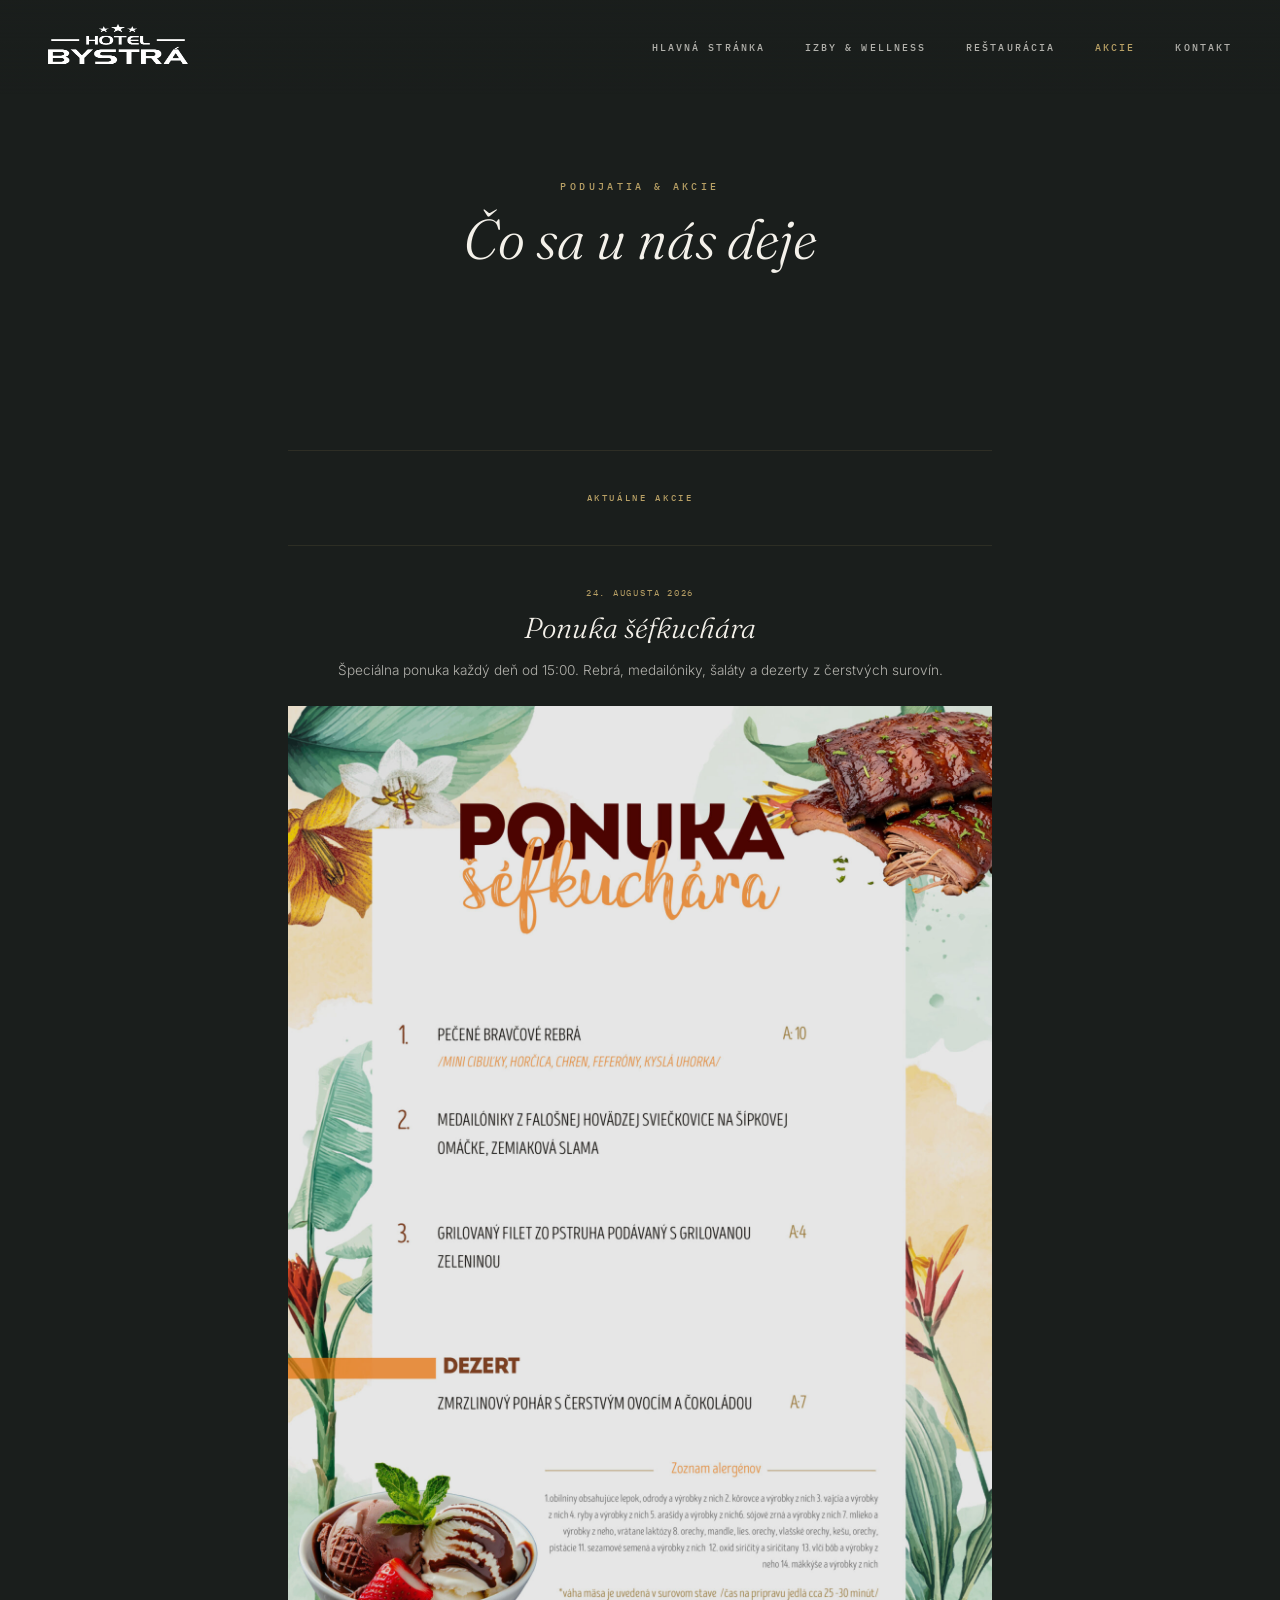
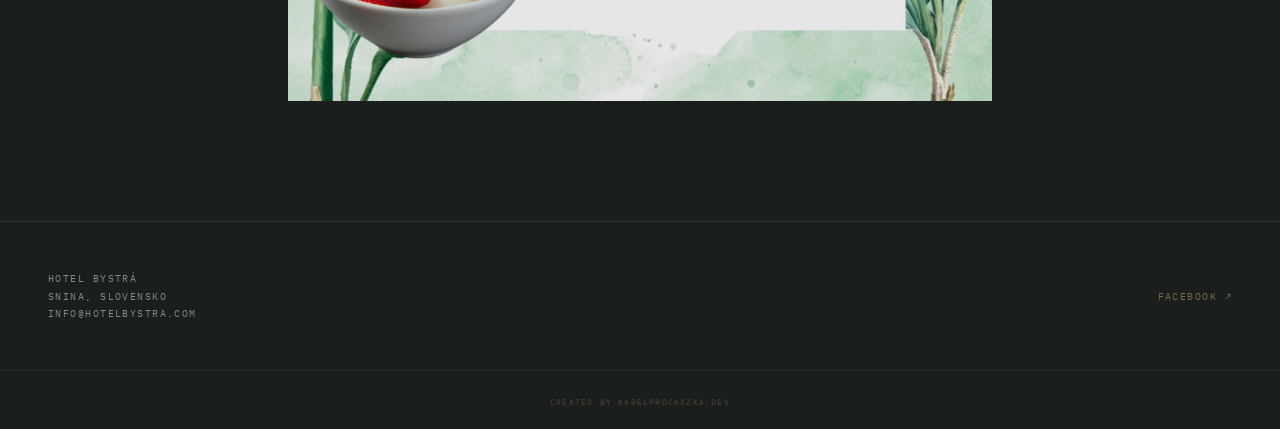
==== akcie.html @ add38f67 "Hotel Bystra - Demo verze" ====
<!DOCTYPE html>
<html lang="sk">
<head>
  <meta charset="UTF-8">
  <meta name="viewport" content="width=device-width, initial-scale=1.0">
  <title>Akcie &amp; Podujatia | Hotel Bystrá Snina — Oslavy, posedenia, stretnutia</title>
  <meta name="description" content="Aktuálne akcie a podujatia v Hoteli Bystrá v Snine. Oslavy, posedenia, firemné stretnutia, špeciálne ponuky šéfkuchára.">
  <meta name="keywords" content="akcie Snina, podujatia Snina, oslavy hotel, posedenia, firemné stretnutia, hotel Bystrá akcie, špeciálna ponuka">
  <meta name="author" content="Karel Procházka">
  <meta name="robots" content="index, follow">
  <link rel="canonical" href="https://hotelbystra.com/akcie.html">

  <!-- Open Graph -->
  <meta property="og:type" content="website">
  <meta property="og:locale" content="sk_SK">
  <meta property="og:site_name" content="Hotel Bystrá">
  <meta property="og:title" content="Akcie &amp; Podujatia | Hotel Bystrá Snina">
  <meta property="og:description" content="Aktuálne akcie, oslavy, posedenia a špeciálne ponuky v Hoteli Bystrá Snina.">
  <meta property="og:url" content="https://hotelbystra.com/akcie.html">
  <meta property="og:image" content="https://hotelbystra.com/static/images/akcie/ristorante-al-lago-PONUKA-SEFKUCHARA-leto-2026-1448x2048.jpg">
  <meta property="og:image:width" content="1200">
  <meta property="og:image:height" content="630">

  <!-- Twitter Card -->
  <meta name="twitter:card" content="summary_large_image">
  <meta name="twitter:title" content="Akcie &amp; Podujatia | Hotel Bystrá Snina">
  <meta name="twitter:description" content="Aktuálne akcie, oslavy, posedenia a špeciálne ponuky v Hoteli Bystrá Snina.">
  <meta name="twitter:image" content="https://hotelbystra.com/static/images/akcie/ristorante-al-lago-PONUKA-SEFKUCHARA-leto-2026-1448x2048.jpg">

  <link rel="preconnect" href="https://fonts.googleapis.com">
  <link rel="preconnect" href="https://fonts.gstatic.com" crossorigin>
  <link href="https://fonts.googleapis.com/css2?family=Fraunces:ital,opsz,wght@0,9..144,300;0,9..144,400;1,9..144,300;1,9..144,400&family=Inter:wght@300;400;500&family=IBM+Plex+Mono:wght@400;500&display=swap" rel="stylesheet">
  <link rel="stylesheet" href="css/base.css">
  <link rel="stylesheet" href="css/akcie.css">
</head>
<body>

  <header class="header">
    <a href="index.html" class="wordmark"><img src="static/images/Hotel-Bystra-LOGO-WHITE.png" alt="Hotel Bystrá — logo hotela v Snine" height="40" width="140"></a>
    <button type="button" class="burger" aria-label="Otvoriť menu" aria-expanded="false">
      <span class="burger-line"></span>
      <span class="burger-line"></span>
      <span class="burger-line"></span>
    </button>
    <nav class="nav" aria-label="Hlavná navigácia">
      <a href="index.html">Hlavná stránka</a>
      <a href="izby.html">Izby &amp; Wellness</a>
      <a href="restauracia.html">Reštaurácia</a>
      <a href="akcie.html" class="active">Akcie</a>
      <a href="kontakt.html">Kontakt</a>
    </nav>
    <div class="nav-overlay" aria-hidden="true">
      <nav class="nav-overlay-inner" aria-label="Mobilná navigácia">
        <a href="index.html">Hlavná stránka</a>
        <a href="izby.html">Izby &amp; Wellness</a>
        <a href="restauracia.html">Reštaurácia</a>
        <a href="akcie.html">Akcie</a>
        <a href="kontakt.html">Kontakt</a>
      </nav>
    </div>
  </header>

  <main>
    <section class="hero">
      <div>
        <p class="hero-eyebrow">Podujatia &amp; Akcie</p>
        <h1>Čo sa u nás deje</h1>
      </div>
    </section>

    <section class="events" aria-label="Zoznam akcií">
      <p class="events-label">Aktuálne akcie</p>
      <div id="events-list"></div>
    </section>
  </main>

  <footer class="footer">
    <div class="footer-address">
      Hotel Bystrá<br>
      Snina, Slovensko<br>
      info@hotelbystra.com
    </div>
    <a href="https://www.facebook.com/HotelBystraSnina/" target="_blank" rel="noopener noreferrer">Facebook &nearr;</a>
  </footer>

  <div class="site-credit">
    <a href="https://www.karelprochazka.dev" target="_blank" rel="noopener noreferrer">created by karelprochazka.dev</a>
  </div>

  <script src="js/menu.js"></script>
  <script>
    // =====================================================
    // UPRAVUJ TU — stačí zmeniť údaje nižšie
    // Pridaj nový blok { } pre novú akciu
    // Na konci JSON databloku daj čiarku ak pridávaš ďalší
    // =====================================================
    const akcie = [
      {
        "nazov": "Ponuka šéfkuchára",
        "popis": "Špeciálna ponuka každý deň od 15:00. Rebrá, medailóniky, šaláty a dezerty z čerstvých surovín.",
        "obrazok": "static/images/akcie/ristorante-al-lago-PONUKA-SEFKUCHARA-leto-2026-1448x2048.jpg",
        "obrazokAlt": "Špeciálna ponuka šéfkuchára — grilované rebrá, medailóniky a čerstvé šaláty v Reštaurácii Al Lago",
        "datum": "2026-08-24"
      },

    ];
    // =====================================================
    // KONIEC — nižšie nič nemeň
    // =====================================================

    const list = document.getElementById('events-list');

    if (akcie.length === 0) {
      list.innerHTML = '<div class="no-events"><p>Zatiaľ žiadne akcie</p></div>';
    } else {
      list.innerHTML = akcie.map(a => {
        const img = a.obrazok
          ? `<img src="${a.obrazok}" alt="${a.obrazokAlt || a.nazov}" class="event-image" width="800" height="450" loading="lazy">`
          : '';
        const date = a.datum
          ? `<p class="event-date">${new Date(a.datum).toLocaleDateString('sk-SK', { day: 'numeric', month: 'long', year: 'numeric' })}</p>`
          : '';
        return `
          <article class="event-card">
            ${date}
            <h2 class="event-title">${a.nazov}</h2>
            <p class="event-desc">${a.popis}</p>
            ${img}
          </article>
        `;
      }).join('');
    }
  </script>

</body>
</html>
---- css/base.css ----
/* ============================================================
   BASE.CSS — Hotel Bystrá
   Sdílené styly pro všechny stránky
   ============================================================


   /* ===========================
      Reset & Základní nastavení
      =========================== */
*, *::before, *::after {
  margin: 0;
  padding: 0;
  box-sizing: border-box;
}

:root {
  /* --- Barvy --- */
  --bg: #1a1e1c;
  --text: #F4F1EA;
  --brass: #b8a065;
  --brass-dim: rgba(184, 160, 101, 0.25);

  /* --- Fonty --- */
  --serif: 'Fraunces', Georgia, serif;
  --sans: 'Inter', system-ui, sans-serif;
  --mono: 'IBM Plex Mono', monospace;
}

html {
  scroll-behavior: smooth;
}

body {
  font-family: var(--sans);
  background: var(--bg);
  color: var(--text);
  line-height: 1.6;
  -webkit-font-smoothing: antialiased;
}


/* ===========================
   Header — pevná lišta nahoře
   =========================== */
.header {
  position: fixed;
  top: 0;
  left: 0;
  width: 100%;
  z-index: 100;
  display: flex;
  align-items: center;
  justify-content: space-between;
  padding: 1.5rem 3rem;
  background: linear-gradient(to bottom, rgba(26, 30, 28, 0.9), transparent);
}

/* Logo / název hotelu */
.wordmark {
  font-family: var(--mono);
  font-size: 0.7rem;
  font-weight: 500;
  letter-spacing: 0.25em;
  text-transform: uppercase;
  color: var(--text);
  text-decoration: none;
}

/* Navigace */
.nav {
  display: flex;
  gap: 2.5rem;
}

.nav a {
  font-family: var(--mono);
  font-size: 0.65rem;
  font-weight: 500;
  letter-spacing: 0.2em;
  text-transform: uppercase;
  color: var(--text);
  text-decoration: none;
  opacity: 0.7;
  transition: opacity 0.3s ease;
}

.nav a:hover {
  opacity: 1;
}

.nav a:focus-visible,
.nav-overlay-inner a:focus-visible,
.footer a:focus-visible,
.site-credit a:focus-visible,
.burger:focus-visible {
  outline: 2px solid var(--brass);
  outline-offset: 4px;
}

.nav a.active {
  opacity: 1;
  color: var(--brass);
}


/* ===========================
   Footer — patička
   =========================== */
.footer {
  border-top: 1px solid rgba(184, 160, 101, 0.15);
  padding: 3rem;
  display: flex;
  align-items: center;
  justify-content: space-between;
  flex-wrap: wrap;
  gap: 1.5rem;
}

.footer-address {
  font-family: var(--mono);
  font-size: 0.6rem;
  letter-spacing: 0.15em;
  text-transform: uppercase;
  opacity: 0.5;
  line-height: 1.8;
}

.footer a {
  color: var(--brass);
  text-decoration: none;
  font-family: var(--mono);
  font-size: 0.6rem;
  letter-spacing: 0.15em;
  text-transform: uppercase;
  opacity: 0.6;
  transition: opacity 0.3s ease;
}

.footer a:hover {
  opacity: 1;
}

.site-credit {
  text-align: center;
  padding: 1rem;
  border-top: 1px solid rgba(184, 160, 101, 0.1);
}

.site-credit a {
  font-family: var(--mono);
  font-size: 0.5rem;
  letter-spacing: 0.15em;
  text-transform: uppercase;
  color: var(--brass);
  text-decoration: none;
  opacity: 0.35;
  transition: opacity 0.3s;
}

.site-credit a:hover {
  opacity: 1;
}


/* ===========================
   Burger — hamburger tlačítko
   =========================== */
.burger {
  display: none;
  background: none;
  border: none;
  cursor: pointer;
  padding: 8px;
  z-index: 200;
  position: relative;
  width: 44px;
  height: 44px;
  justify-content: center;
  align-items: center;
}

.burger-line {
  display: block;
  width: 22px;
  height: 1.5px;
  background: var(--text);
  position: absolute;
  left: 50%;
  transform: translateX(-50%);
  transition: transform 0.35s ease, opacity 0.25s ease, width 0.35s ease;
}

.burger-line:nth-child(1) { transform: translateX(-50%) translateY(-7px); }
.burger-line:nth-child(2) { transform: translateX(-50%) translateY(0); }
.burger-line:nth-child(3) { transform: translateX(-50%) translateY(7px); }

/* Animace na X */
.burger[aria-expanded="true"] .burger-line:nth-child(1) {
  transform: translateX(-50%) translateY(0) rotate(45deg);
  width: 22px;
}
.burger[aria-expanded="true"] .burger-line:nth-child(2) {
  opacity: 0;
  width: 0;
}
.burger[aria-expanded="true"] .burger-line:nth-child(3) {
  transform: translateX(-50%) translateY(0) rotate(-45deg);
  width: 22px;
}


/* ===========================
   Nav Overlay — plná obrazovka
   =========================== */
.nav-overlay {
  position: fixed;
  inset: 0;
  z-index: 150;
  background: rgba(26, 30, 28, 0.97);
  backdrop-filter: blur(20px);
  -webkit-backdrop-filter: blur(20px);
  display: flex;
  align-items: center;
  justify-content: center;
  opacity: 0;
  visibility: hidden;
  transition: opacity 0.4s ease, visibility 0.4s ease;
}

.nav-overlay[aria-hidden="false"] {
  opacity: 1;
  visibility: visible;
}

.nav-overlay-inner {
  display: flex;
  flex-direction: column;
  align-items: center;
  gap: 2rem;
  transform: translateY(20px);
  transition: transform 0.45s ease;
}

.nav-overlay[aria-hidden="false"] .nav-overlay-inner {
  transform: translateY(0);
}

.nav-overlay-inner a {
  font-family: var(--serif);
  font-style: italic;
  font-weight: 300;
  font-size: clamp(1.6rem, 5vw, 2.8rem);
  color: var(--text);
  text-decoration: none;
  opacity: 0.7;
  transition: opacity 0.3s ease, color 0.3s ease;
}

.nav-overlay-inner a:hover,
.nav-overlay-inner a.active {
  opacity: 1;
  color: var(--brass);
}


/* ===========================
   Responsive — mobilní verze
   =========================== */
@media (max-width: 860px) {
  .header {
    padding: 1.2rem 1.5rem;
  }

  .burger {
    display: flex;
  }

  .nav {
    display: none;
  }

  .footer {
    flex-direction: column;
    align-items: flex-start;
    padding: 2rem 1.5rem;
  }
}
---- css/akcie.css ----
/* ============================================================
   AKCIE.CSS — Stránka akcie.html
   Podujatia a akcie
   ============================================================ */


/* ===========================
   Hero — centrován bez obrázku
   =========================== */
.hero {
  position: relative;
  width: 100%;
  height: 50vh;
  display: flex;
  align-items: center;
  justify-content: center;
  text-align: center;
}

.hero-eyebrow {
  font-family: var(--mono);
  font-size: 0.6rem;
  font-weight: 500;
  letter-spacing: 0.35em;
  text-transform: uppercase;
  color: var(--brass);
  margin-bottom: 0.8rem;
}

.hero-heading, .hero h1 {
  font-family: var(--serif);
  font-style: italic;
  font-weight: 300;
  font-size: clamp(2rem, 5vw, 3.5rem);
  line-height: 1.15;
}


/* ===========================
   Seznam akcí
   =========================== */
.events {
  max-width: 800px;
  margin: 0 auto;
  padding: 0 3rem 5rem;
}

/* "Aktuálne akcie" */
.events-label {
  font-family: var(--mono);
  font-size: 0.55rem;
  font-weight: 500;
  letter-spacing: 0.3em;
  text-transform: uppercase;
  color: var(--brass);
  margin-bottom: 2.5rem;
  text-align: center;
  border-top: 1px solid rgba(184, 160, 101, 0.12);
  padding-top: 2.5rem;
}

/* Jedna karta akce */
.event-card {
  display: grid;
  grid-template-columns: 1fr;
  gap: 0;
  border-top: 1px solid rgba(184, 160, 101, 0.12);
  padding: 2.5rem 0;
  text-align: center;
  opacity: 0;
  transform: translateY(15px);
  animation: fadeUp 0.5s ease forwards;
}

/* Postupné zobrazení karet */
.event-card:nth-child(2) { animation-delay: 0.1s; }
.event-card:nth-child(3) { animation-delay: 0.2s; }
.event-card:nth-child(4) { animation-delay: 0.3s; }

/* Animace */
@keyframes fadeUp {
  to { opacity: 1; transform: translateY(0); }
}

/* Obrázek akce */
.event-image {
  width: 100%;
  height: auto;
  display: block;
  margin-top: 1.5rem;
  filter: brightness(0.9);
  transition: filter 0.4s ease;
}

.event-card:hover .event-image {
  filter: brightness(1);
}

/* "24. augusta 2026" */
.event-date {
  font-family: var(--mono);
  font-size: 0.55rem;
  letter-spacing: 0.2em;
  text-transform: uppercase;
  color: var(--brass);
  margin-bottom: 0.6rem;
}

/* Název akce */
.event-title {
  font-family: var(--serif);
  font-style: italic;
  font-weight: 300;
  font-size: clamp(1.3rem, 2.5vw, 1.8rem);
  line-height: 1.25;
  margin-bottom: 0.8rem;
}

/* Popis akce */
.event-desc {
  font-size: 0.85rem;
  font-weight: 300;
  line-height: 1.7;
  opacity: 0.7;
}

/* Štítek (badge) */
.event-badge {
  display: inline-block;
  font-family: var(--mono);
  font-size: 0.5rem;
  letter-spacing: 0.15em;
  text-transform: uppercase;
  color: var(--brass);
  border: 1px solid var(--brass-dim);
  padding: 0.3rem 0.8rem;
  margin-top: 1rem;
  width: fit-content;
}

/* "Zatiaľ žiadne akcie" */
.no-events {
  text-align: center;
  padding: 4rem 0;
  opacity: 0.4;
}

.no-events p {
  font-family: var(--serif);
  font-style: italic;
  font-size: 1.1rem;
}


/* ===========================
   Responsive — mobilní verze
   =========================== */
@media (max-width: 860px) {
  .hero { height: 40vh; }
  .events { padding: 0 1rem 3rem; }
  .event-card { padding: 2rem 0; }
  .event-image { margin-top: 1rem; }
}
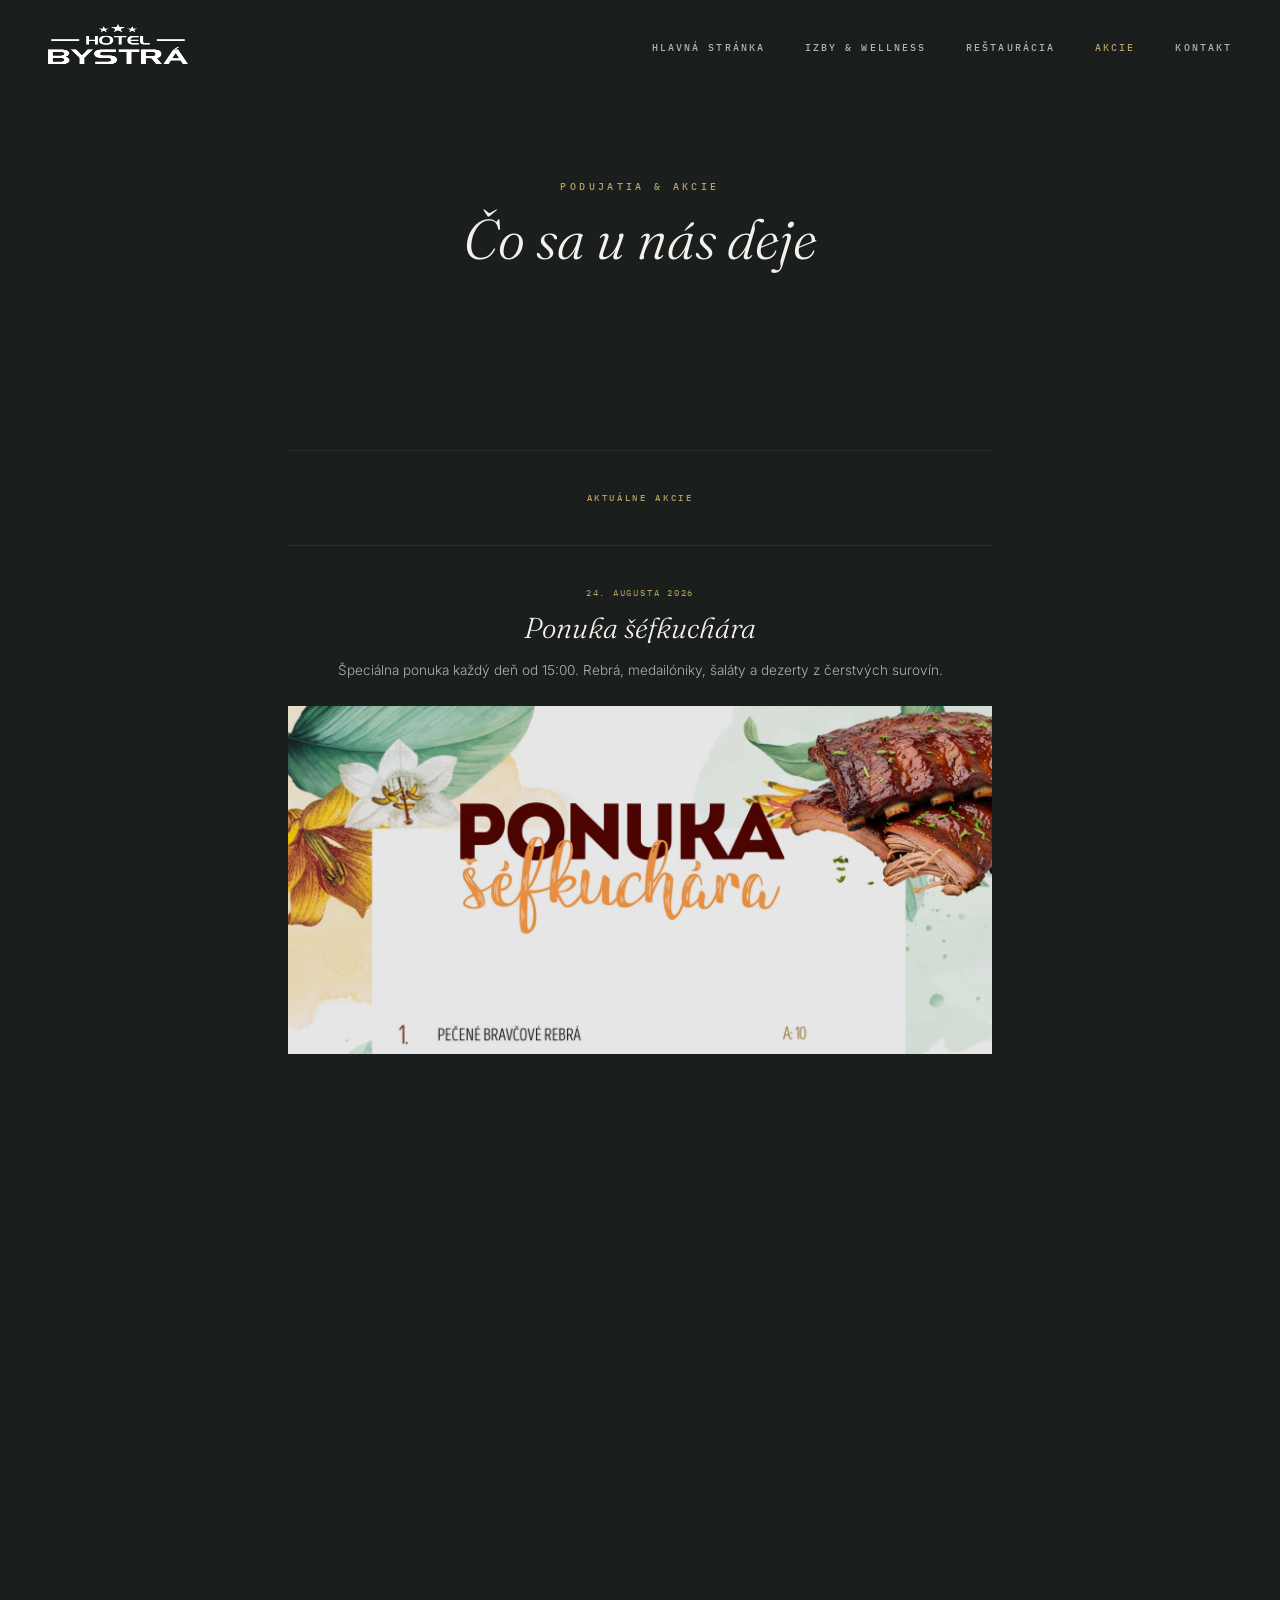
==== commit 3294ac1a: "fix: oprava zarovnani emailu v patice - zabalen do explicitniho mailto odkazu" ====
--- a/akcie.html
+++ b/akcie.html
@@ -78,7 +78,7 @@
     <div class="footer-address">
       Hotel Bystrá<br>
       Snina, Slovensko<br>
-      info@hotelbystra.com
+      <a href="mailto:info@hotelbystra.com">info@hotelbystra.com</a>
     </div>
     <a href="https://www.facebook.com/HotelBystraSnina/" target="_blank" rel="noopener noreferrer">Facebook &nearr;</a>
   </footer>
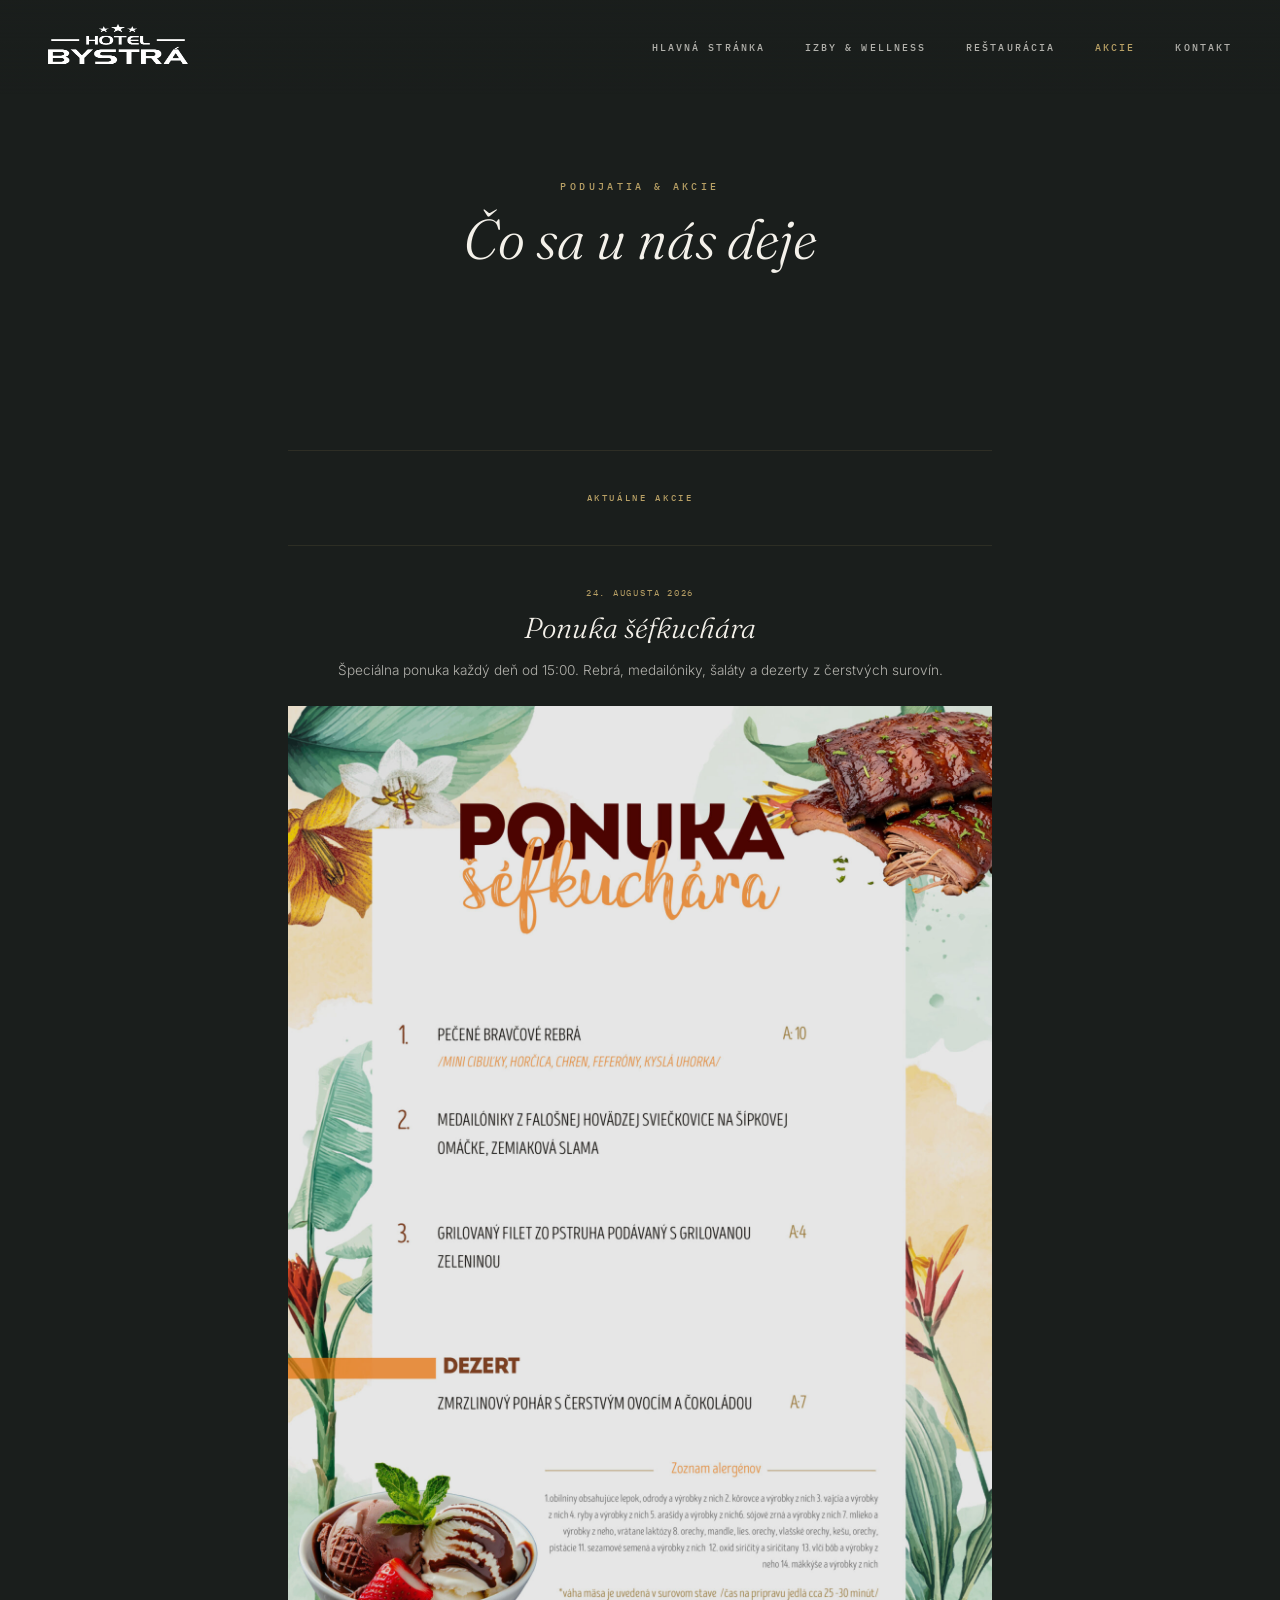
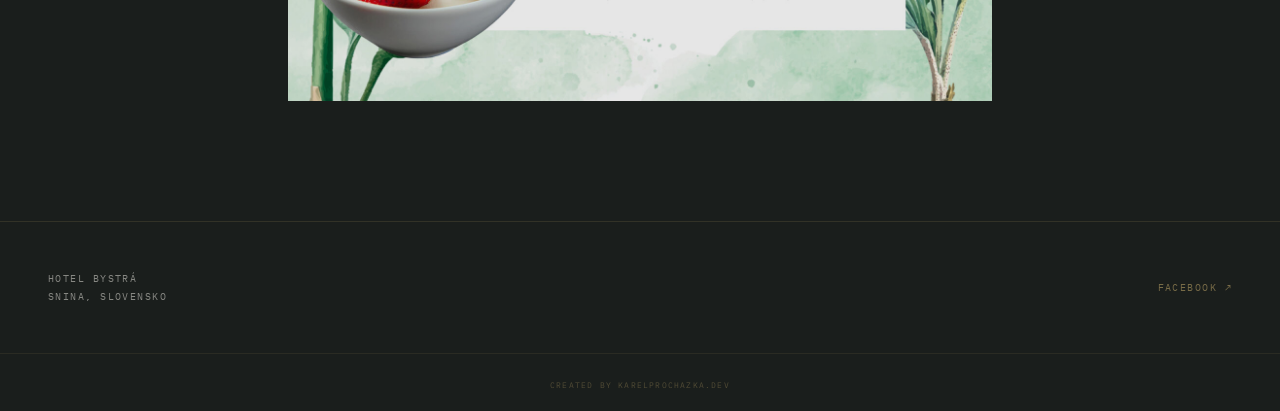
==== commit 08f56124: "odstraneni emailu z patice" ====
--- a/akcie.html
+++ b/akcie.html
@@ -77,8 +77,7 @@
   <footer class="footer">
     <div class="footer-address">
       Hotel Bystrá<br>
-      Snina, Slovensko<br>
-      <a href="mailto:info@hotelbystra.com">info@hotelbystra.com</a>
+      Snina, Slovensko
     </div>
     <a href="https://www.facebook.com/HotelBystraSnina/" target="_blank" rel="noopener noreferrer">Facebook &nearr;</a>
   </footer>
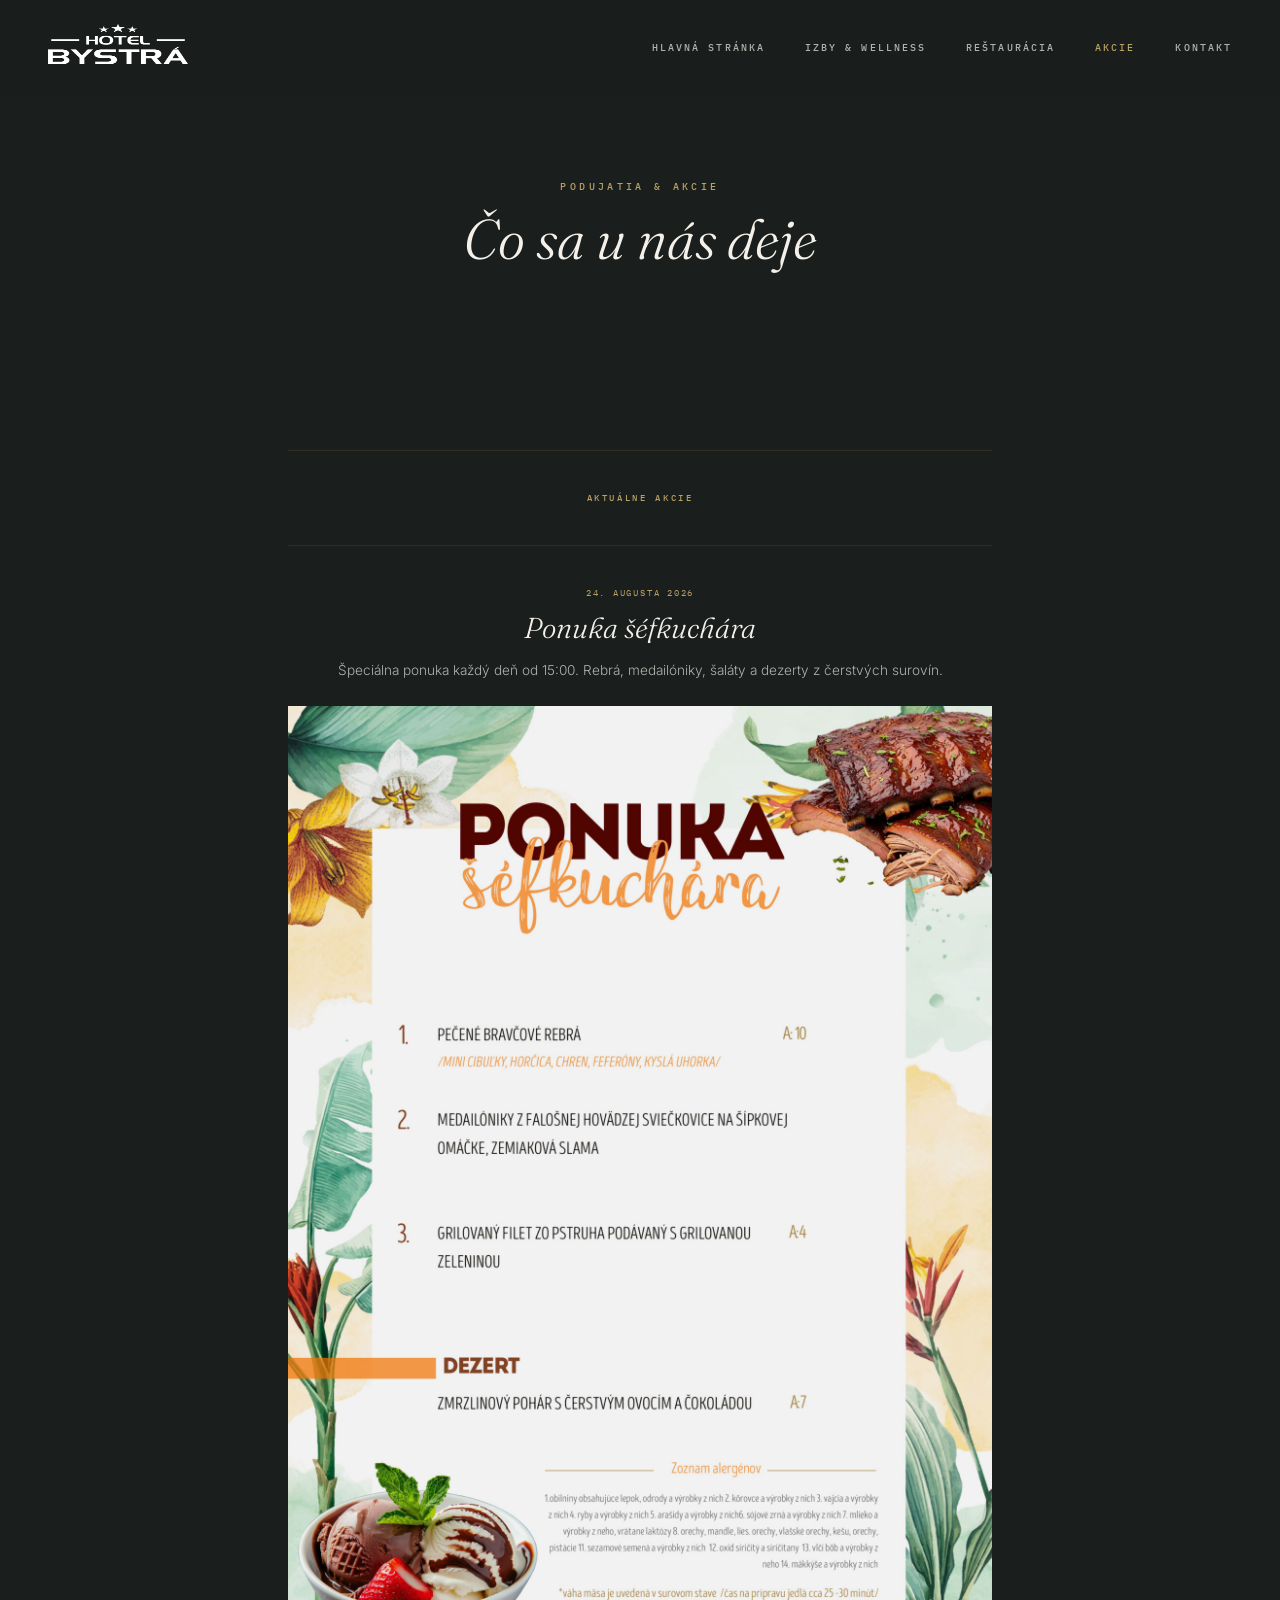
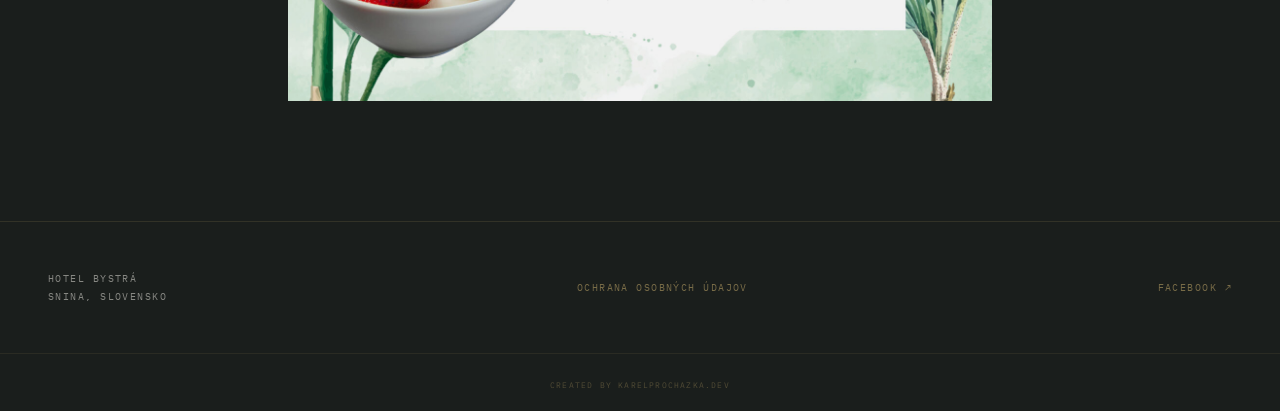
==== commit 19694a7e: "feat: GDPR stranka ochrana osobnych udajov + odkaz v patice (Google Fonts / Maps info)" ====
--- a/akcie.html
+++ b/akcie.html
@@ -79,7 +79,8 @@
       Hotel Bystrá<br>
       Snina, Slovensko
     </div>
-    <a href="https://www.facebook.com/HotelBystraSnina/" target="_blank" rel="noopener noreferrer">Facebook &nearr;</a>
+    <a href="ochrana-osobnych-udajov.html">Ochrana osobných údajov</a>
+      <a href="https://www.facebook.com/HotelBystraSnina/" target="_blank" rel="noopener noreferrer">Facebook &nearr;</a>
   </footer>
 
   <div class="site-credit">
--- a/css/base.css
+++ b/css/base.css
@@ -37,6 +37,10 @@
   line-height: 1.6;
   -webkit-font-smoothing: antialiased;
 }
+
+picture { display: block; }
+.hero > picture { position: absolute; inset: 0; display: block; }
+.gallery-item picture, .food-item picture, .wellness-image picture, .event-image picture { width: 100%; height: 100%; display: block; }
 
 
 /* ===========================
--- a/css/akcie.css
+++ b/css/akcie.css
@@ -88,7 +88,7 @@
   height: auto;
   display: block;
   margin-top: 1.5rem;
-  filter: brightness(0.9);
+  filter: brightness(0.95);
   transition: filter 0.4s ease;
 }
 
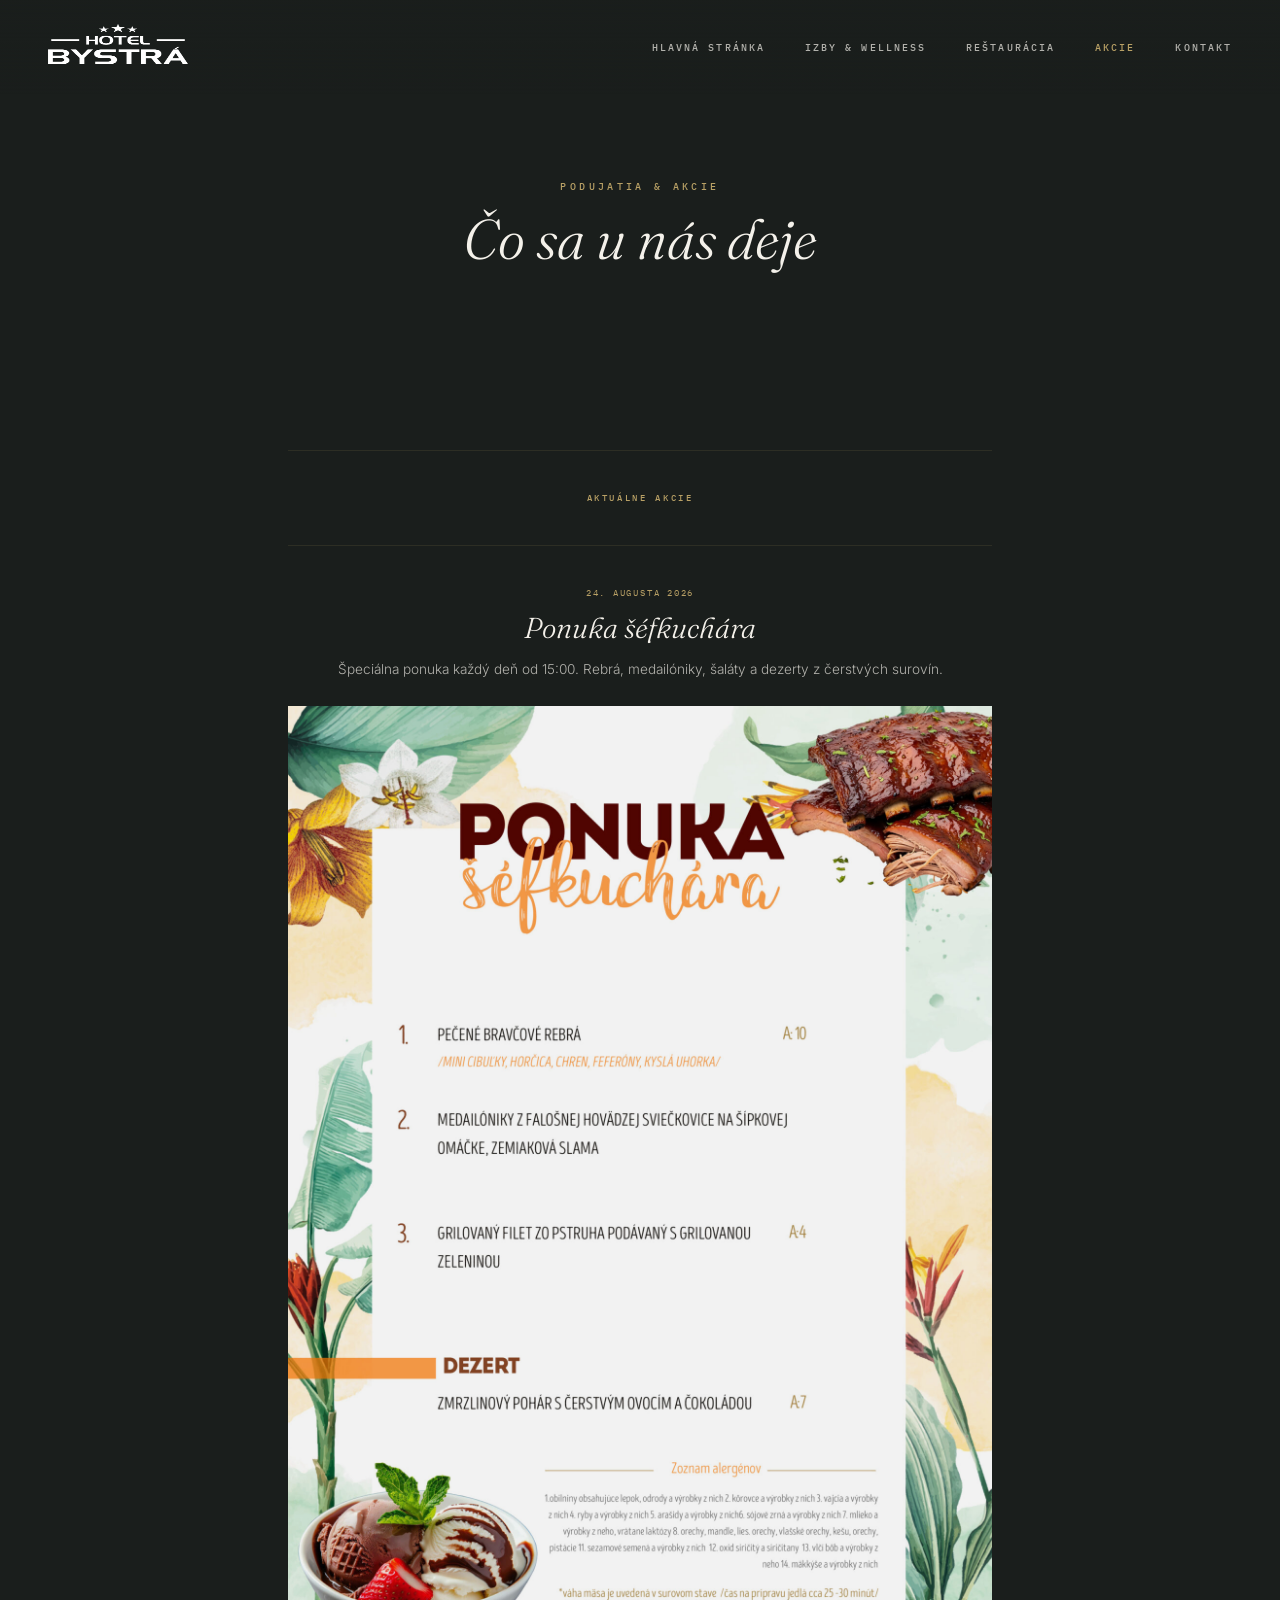
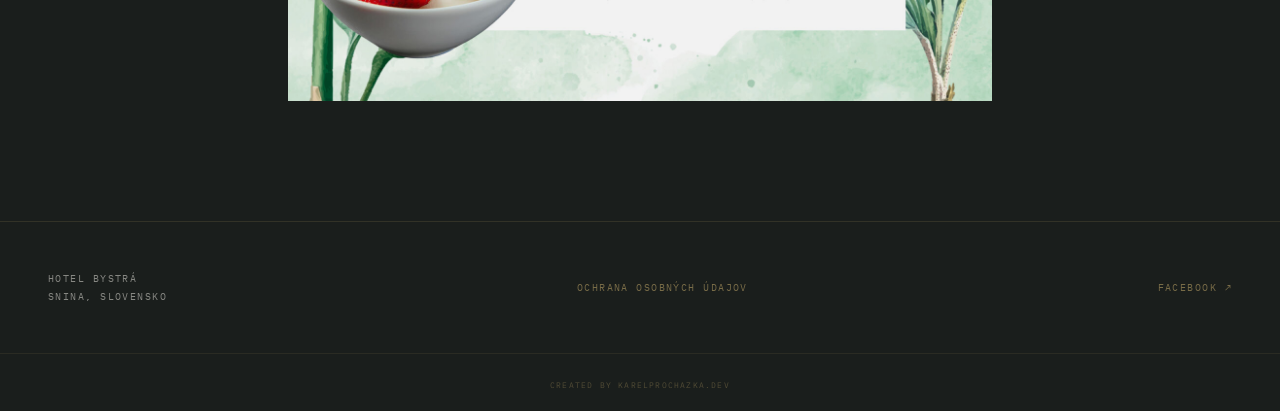
==== commit cd85ccc6: "feat: jemne fade+posun reveal animacie na vsetkych strankach - base.css: .reveal s translateY(14px) " ====
--- a/akcie.html
+++ b/akcie.html
@@ -63,13 +63,13 @@
   <main>
     <section class="hero">
       <div>
-        <p class="hero-eyebrow">Podujatia &amp; Akcie</p>
-        <h1>Čo sa u nás deje</h1>
+        <p class="hero-eyebrow reveal">Podujatia &amp; Akcie</p>
+        <h1 class="reveal reveal-delay-1">Čo sa u nás deje</h1>
       </div>
     </section>
 
     <section class="events" aria-label="Zoznam akcií">
-      <p class="events-label">Aktuálne akcie</p>
+      <p class="events-label reveal">Aktuálne akcie</p>
       <div id="events-list"></div>
     </section>
   </main>
@@ -121,7 +121,7 @@
           ? `<p class="event-date">${new Date(a.datum).toLocaleDateString('sk-SK', { day: 'numeric', month: 'long', year: 'numeric' })}</p>`
           : '';
         return `
-          <article class="event-card">
+          <article class="event-card reveal">
             ${date}
             <h2 class="event-title">${a.nazov}</h2>
             <p class="event-desc">${a.popis}</p>
@@ -130,7 +130,8 @@
         `;
       }).join('');
     }
-  </script>
+    </script>
+  <script src="js/reveal.js"></script>
 
 </body>
 </html>
--- a/css/base.css
+++ b/css/base.css
@@ -267,6 +267,27 @@
 }
 
 
+.reveal {
+  opacity: 0;
+  transform: translateY(14px);
+  transition: opacity 0.7s ease, transform 0.7s ease;
+  will-change: opacity, transform;
+}
+
+.reveal.is-visible {
+  opacity: 1;
+  transform: none;
+}
+
+.reveal-delay-1 { transition-delay: 0.08s; }
+.reveal-delay-2 { transition-delay: 0.16s; }
+.reveal-delay-3 { transition-delay: 0.24s; }
+.reveal-delay-4 { transition-delay: 0.32s; }
+
+@media (prefers-reduced-motion: reduce) {
+  .reveal { opacity: 1; transform: none; transition: none; }
+}
+
 /* ===========================
    Responsive — mobilní verze
    =========================== */
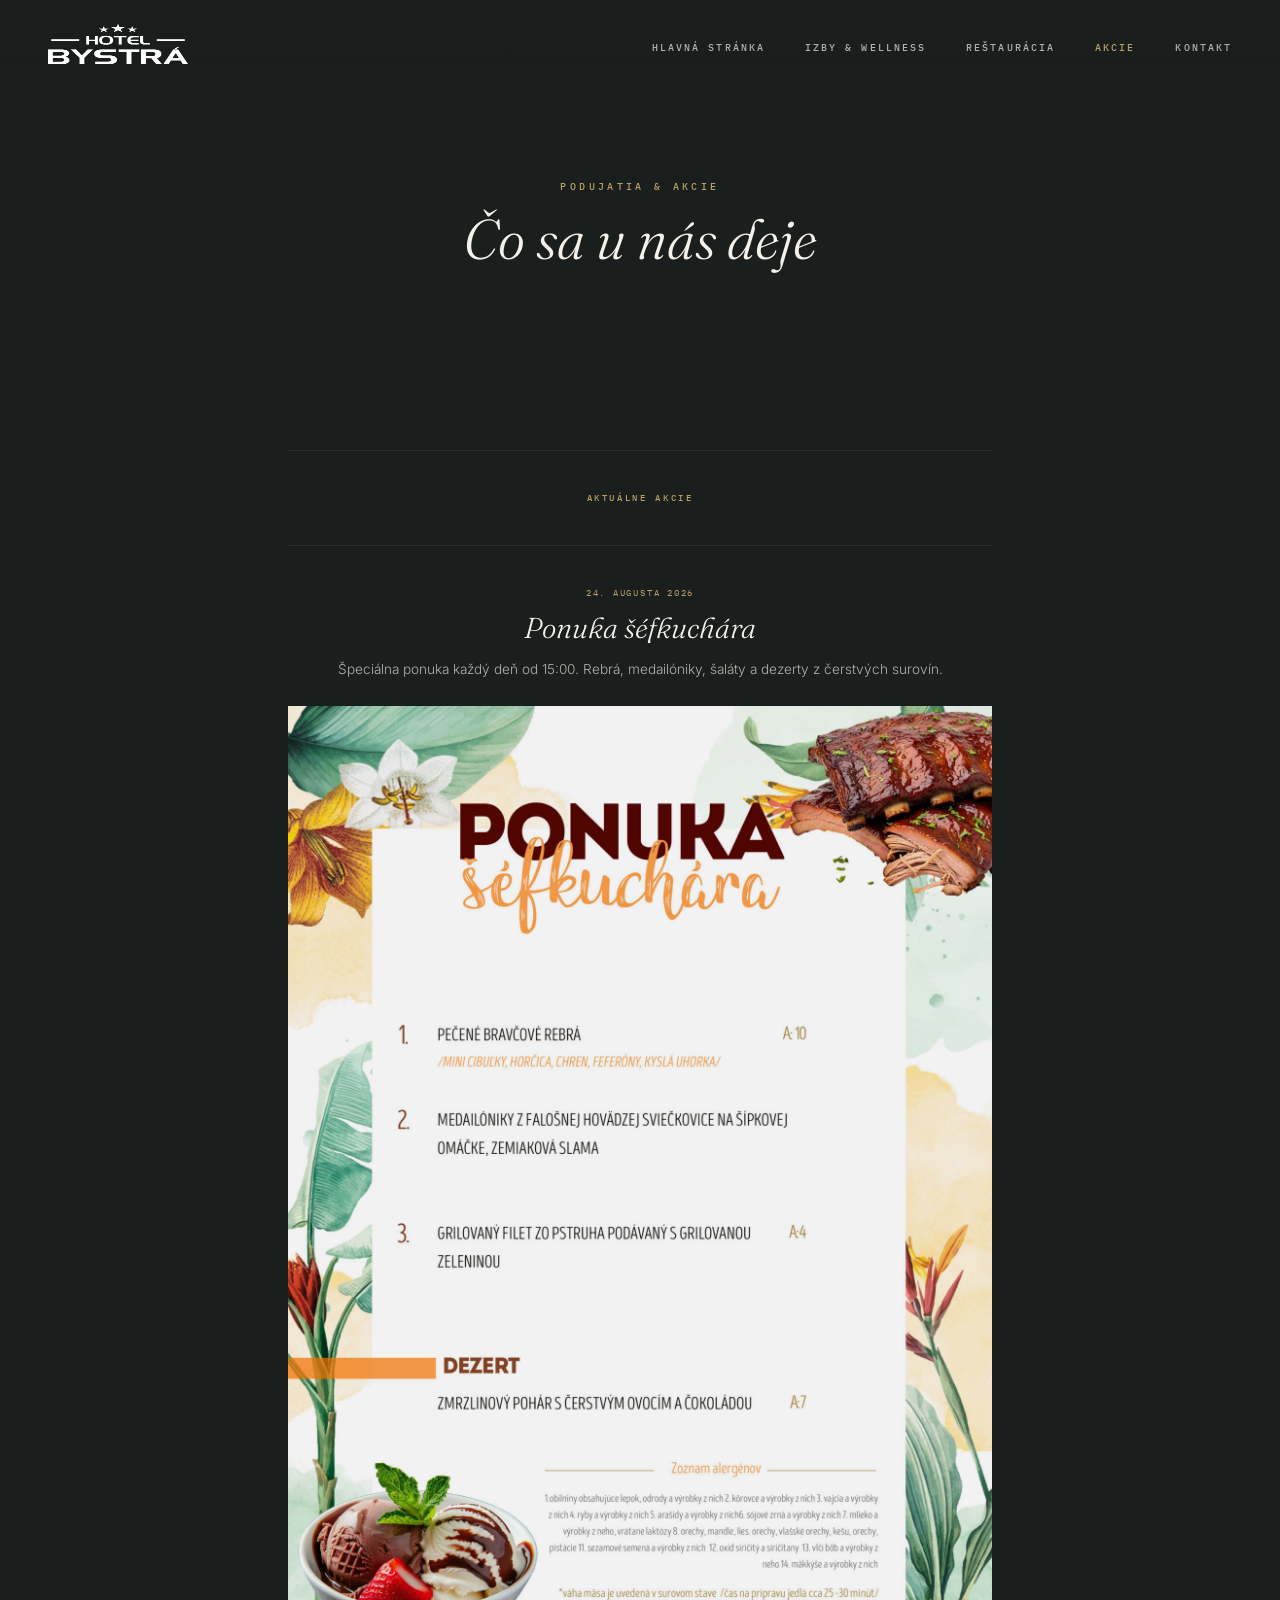
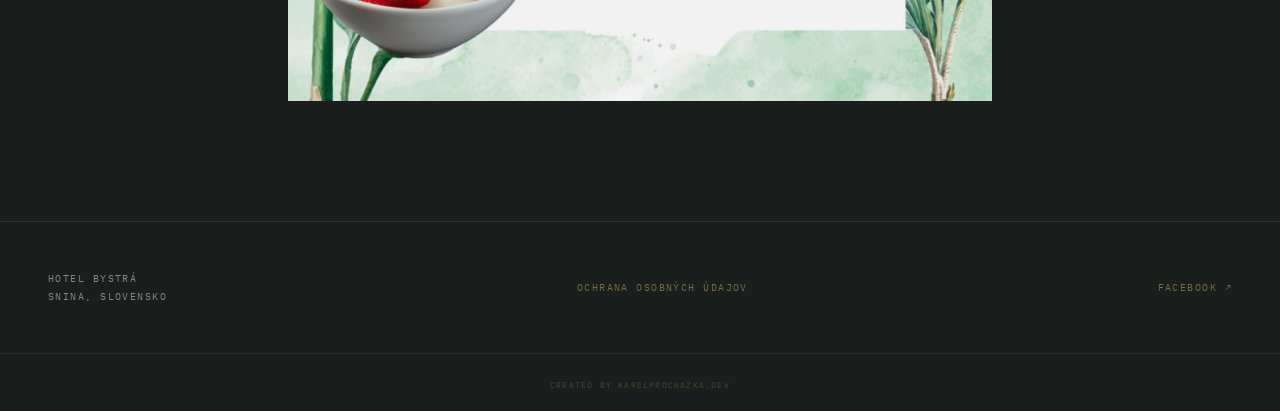
==== commit 1ef65f27: "perf(mobile): odstraneni render-blocking CSS/JS - base.css + page css -> preload as style + onload r" ====
--- a/akcie.html
+++ b/akcie.html
@@ -29,9 +29,12 @@
 
   <link rel="preconnect" href="https://fonts.googleapis.com">
   <link rel="preconnect" href="https://fonts.gstatic.com" crossorigin>
-  <link href="https://fonts.googleapis.com/css2?family=Fraunces:ital,opsz,wght@0,9..144,300;0,9..144,400;1,9..144,300;1,9..144,400&family=Inter:wght@300;400;500&family=IBM+Plex+Mono:wght@400;500&display=swap" rel="stylesheet">
-  <link rel="stylesheet" href="css/base.css">
-  <link rel="stylesheet" href="css/akcie.css">
+  <link rel="preload" as="style" href="https://fonts.googleapis.com/css2?family=Fraunces:ital,opsz,wght@0,9..144,300;0,9..144,400;1,9..144,300;1,9..144,400&family=Inter:wght@300;400;500&family=IBM+Plex+Mono:wght@400;500&display=swap" onload="this.onload=null;this.rel='stylesheet'">
+  <noscript><link rel="stylesheet" href="https://fonts.googleapis.com/css2?family=Fraunces:ital,opsz,wght@0,9..144,300;0,9..144,400;1,9..144,300;1,9..144,400&family=Inter:wght@300;400;500&family=IBM+Plex+Mono:wght@400;500&display=swap"></noscript>
+  <link rel="preload" as="style" href="css/base.css" onload="this.onload=null;this.rel='stylesheet'">
+  <noscript><link rel="stylesheet" href="css/base.css"></noscript>
+  <link rel="preload" as="style" href="css/akcie.css" onload="this.onload=null;this.rel='stylesheet'">
+  <noscript><link rel="stylesheet" href="css/akcie.css"></noscript>
 </head>
 <body>
 
@@ -87,7 +90,7 @@
     <a href="https://www.karelprochazka.dev" target="_blank" rel="noopener noreferrer">created by karelprochazka.dev</a>
   </div>
 
-  <script src="js/menu.js"></script>
+  <script defer src="js/menu.js"></script>
   <script>
     // =====================================================
     // UPRAVUJ TU — stačí zmeniť údaje nižšie
@@ -131,7 +134,7 @@
       }).join('');
     }
     </script>
-  <script src="js/reveal.js"></script>
+  <script defer src="js/reveal.js"></script>
 
 </body>
 </html>
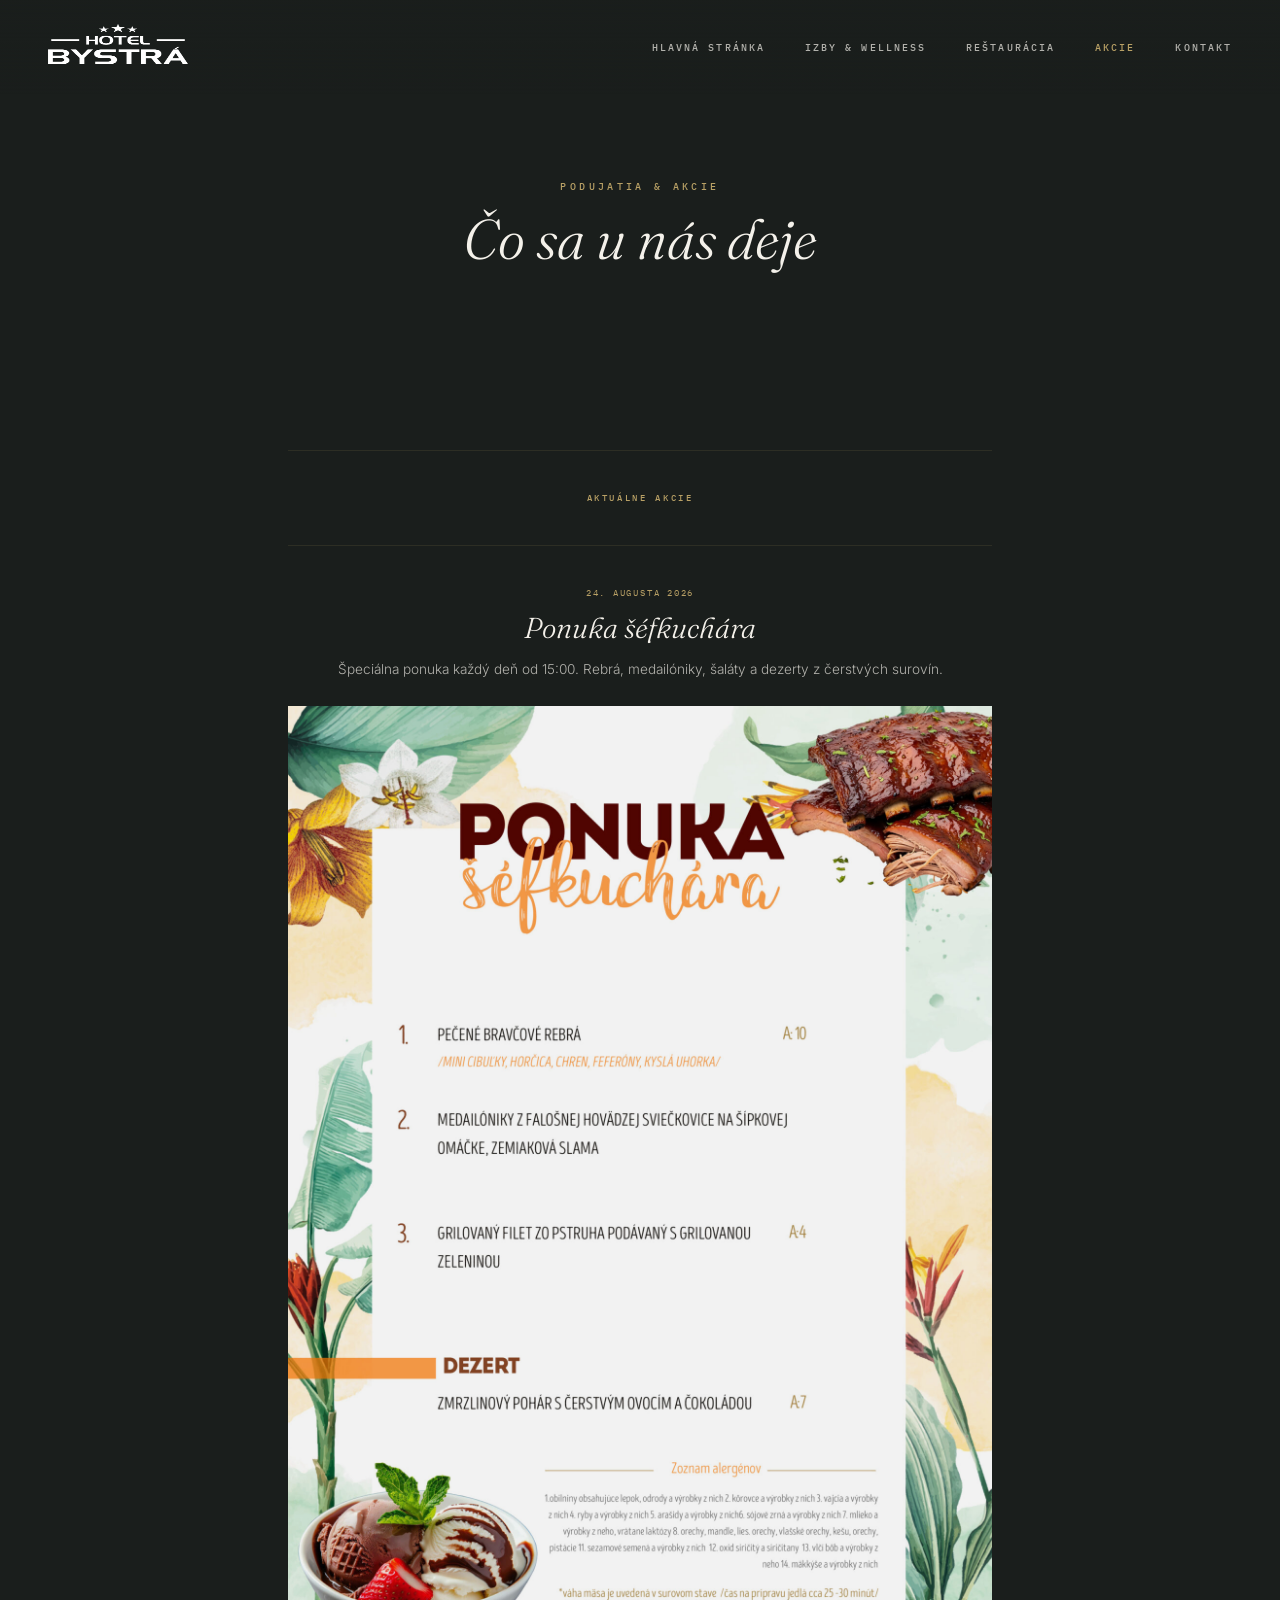
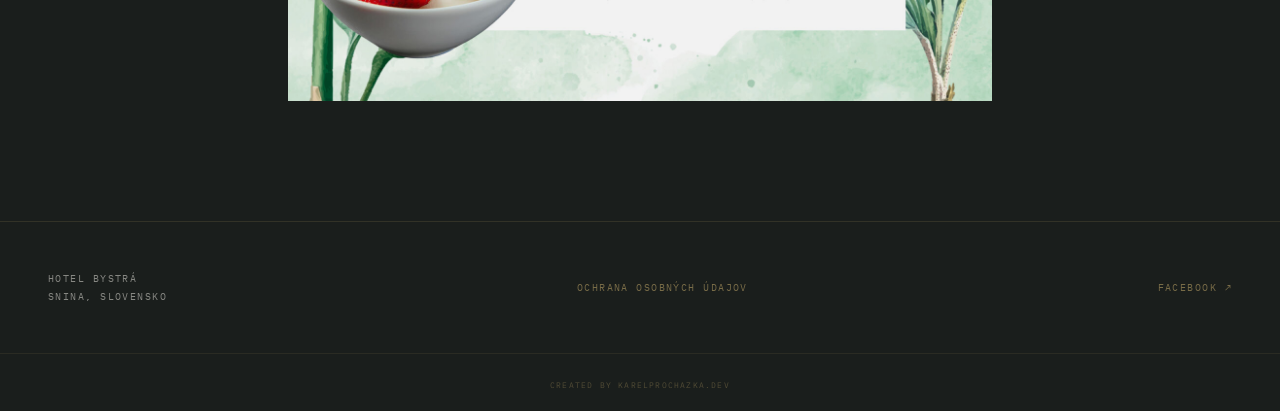
==== commit 7df8562c: "fix: prevent unstyled page transition flash" ====
--- a/akcie.html
+++ b/akcie.html
@@ -31,10 +31,8 @@
   <link rel="preconnect" href="https://fonts.gstatic.com" crossorigin>
   <link rel="preload" as="style" href="https://fonts.googleapis.com/css2?family=Fraunces:ital,opsz,wght@0,9..144,300;0,9..144,400;1,9..144,300;1,9..144,400&family=Inter:wght@300;400;500&family=IBM+Plex+Mono:wght@400;500&display=swap" onload="this.onload=null;this.rel='stylesheet'">
   <noscript><link rel="stylesheet" href="https://fonts.googleapis.com/css2?family=Fraunces:ital,opsz,wght@0,9..144,300;0,9..144,400;1,9..144,300;1,9..144,400&family=Inter:wght@300;400;500&family=IBM+Plex+Mono:wght@400;500&display=swap"></noscript>
-  <link rel="preload" as="style" href="css/base.css" onload="this.onload=null;this.rel='stylesheet'">
-  <noscript><link rel="stylesheet" href="css/base.css"></noscript>
-  <link rel="preload" as="style" href="css/akcie.css" onload="this.onload=null;this.rel='stylesheet'">
-  <noscript><link rel="stylesheet" href="css/akcie.css"></noscript>
+  <link rel="stylesheet" href="css/base.css">
+  <link rel="stylesheet" href="css/akcie.css">
 </head>
 <body>
 
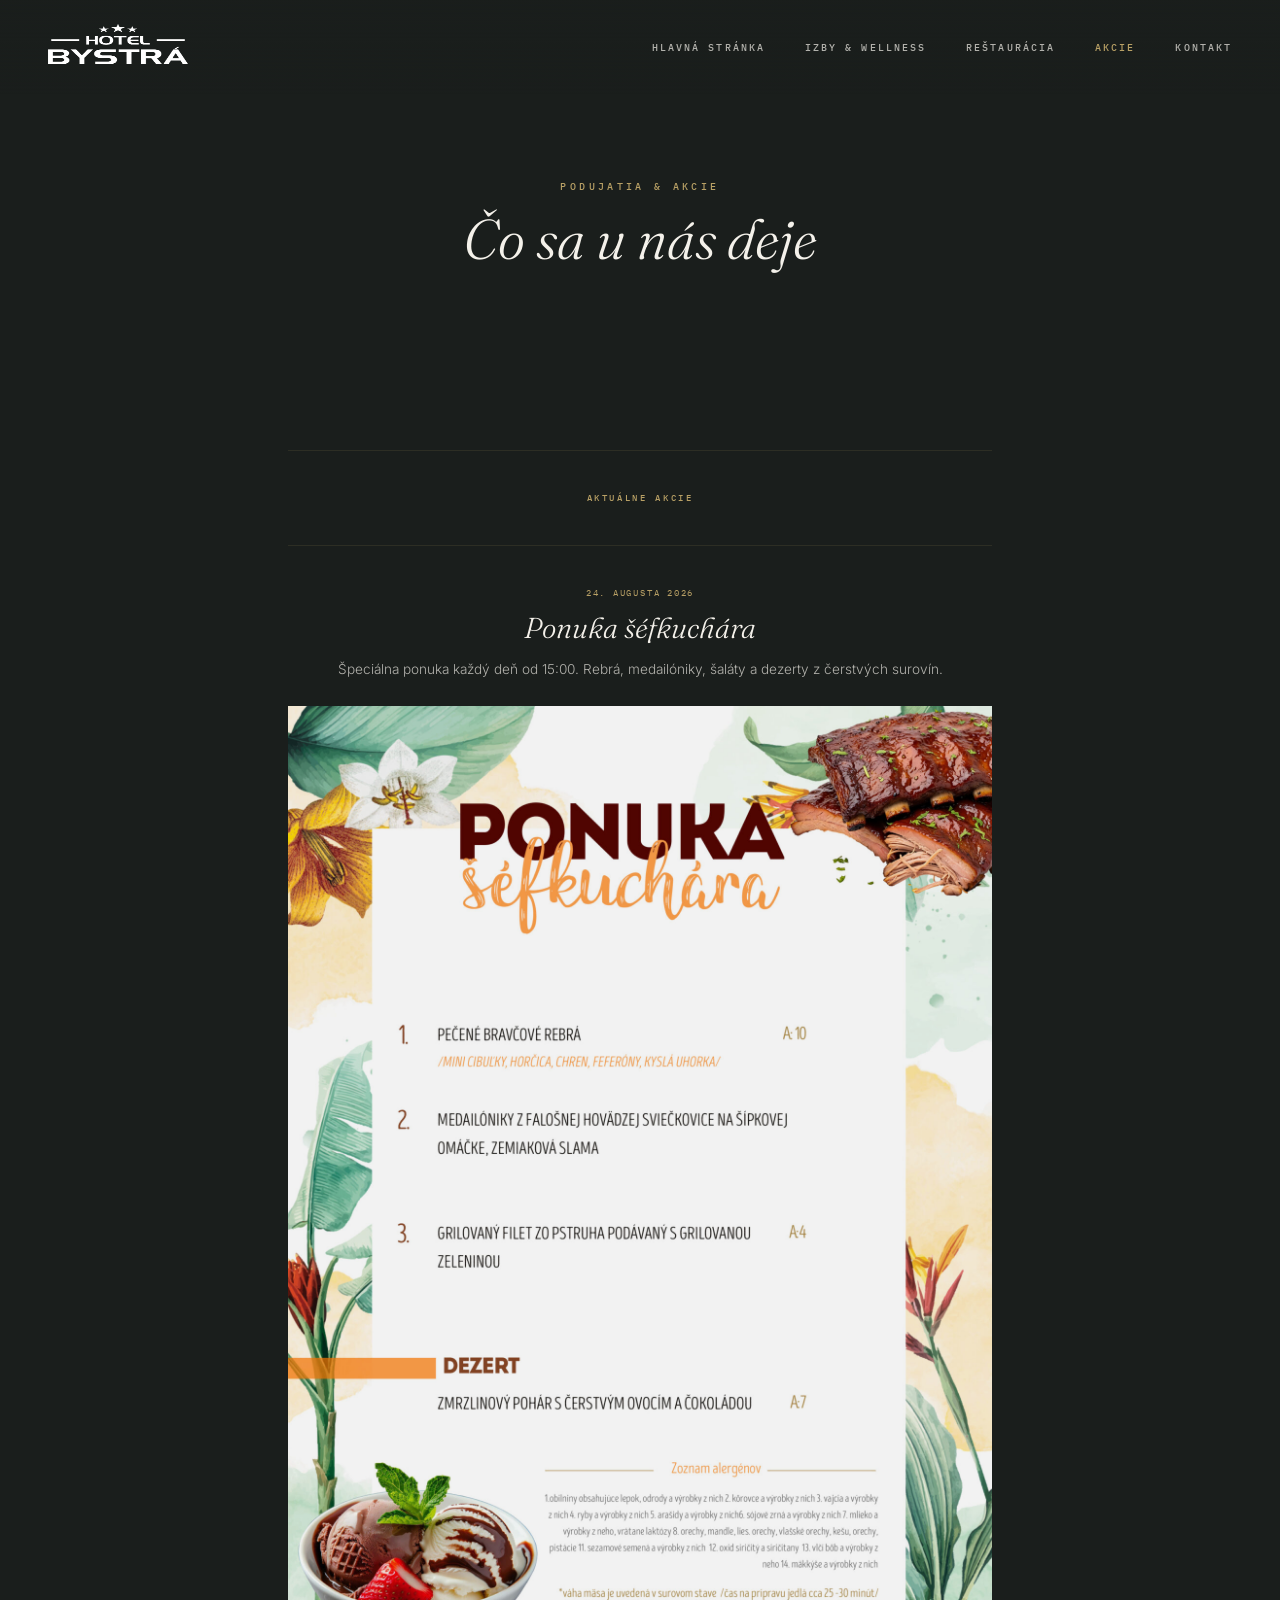
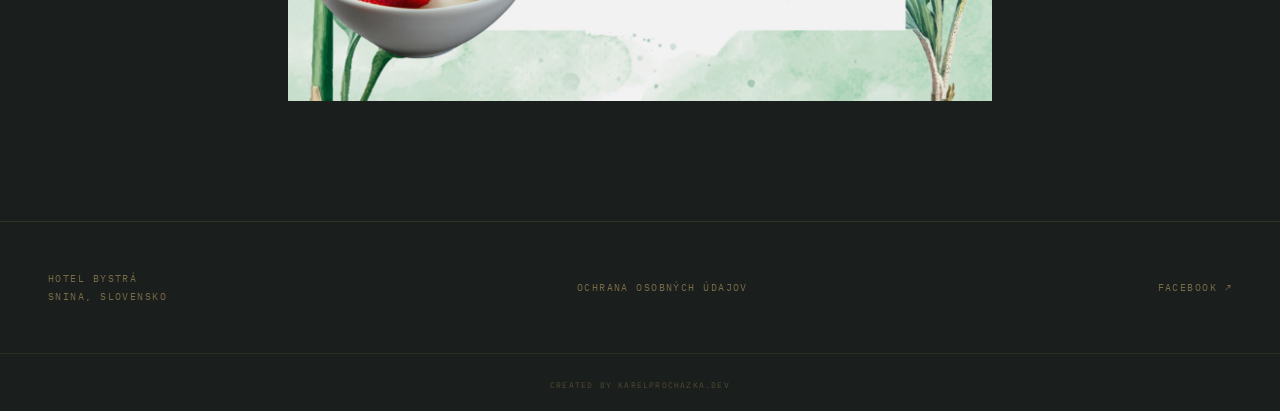
==== commit 32c9830f: "fix: refresh shared footer styles" ====
--- a/akcie.html
+++ b/akcie.html
@@ -31,7 +31,7 @@
   <link rel="preconnect" href="https://fonts.gstatic.com" crossorigin>
   <link rel="preload" as="style" href="https://fonts.googleapis.com/css2?family=Fraunces:ital,opsz,wght@0,9..144,300;0,9..144,400;1,9..144,300;1,9..144,400&family=Inter:wght@300;400;500&family=IBM+Plex+Mono:wght@400;500&display=swap" onload="this.onload=null;this.rel='stylesheet'">
   <noscript><link rel="stylesheet" href="https://fonts.googleapis.com/css2?family=Fraunces:ital,opsz,wght@0,9..144,300;0,9..144,400;1,9..144,300;1,9..144,400&family=Inter:wght@300;400;500&family=IBM+Plex+Mono:wght@400;500&display=swap"></noscript>
-  <link rel="stylesheet" href="css/base.css">
+  <link rel="stylesheet" href="css/base.css?v=2">
   <link rel="stylesheet" href="css/akcie.css">
 </head>
 <body>
--- a/css/base.css
+++ b/css/base.css
@@ -125,7 +125,8 @@
   font-size: 0.6rem;
   letter-spacing: 0.15em;
   text-transform: uppercase;
-  opacity: 0.5;
+  color: var(--brass);
+  opacity: 0.6;
   line-height: 1.8;
 }
 
